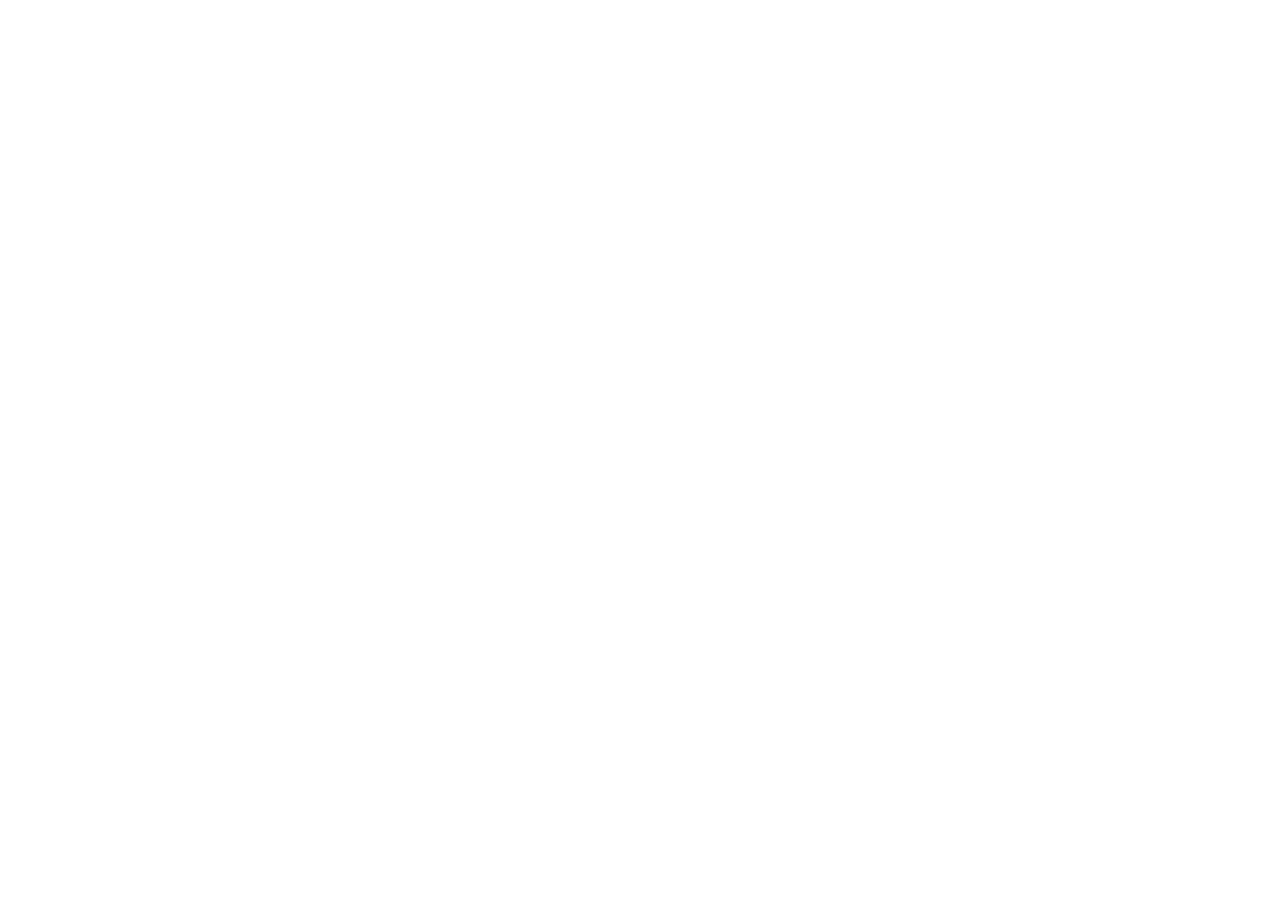
==== description.html @ 7fc0fc48 "Init all files" ====
<!DOCTYPE html>
<html>

<head>
    <meta http-equiv="Content-Type" content="text/html; charset=utf-8">
    <meta name="viewport" content="width=device-width">
    <!--TITLE-->
    <title>Title</title>
    <!--FAV-ICON-->
    <link rel="icon" href="assets/favicon.png" />
    <!--BOOTSTRAP-->
    <link rel="stylesheet" href="https://maxcdn.bootstrapcdn.com/bootstrap/3.4.0/css/bootstrap.min.css">
    <!--FONTS-->
    <link href="Link Google Fonts" rel="stylesheet">
    <!--CSS-->
    <link rel="stylesheet" type="text/css" href="css/basics.css">
    <link rel="stylesheet" type="text/css" href="css/header.css">
    <link rel="stylesheet" type="text/css" href="css/video.css">
    <link rel="stylesheet" type="text/css" href="css/description.css">
    <link rel="stylesheet" type="text/css" href="css/don.css">
    <link rel="stylesheet" type="text/css" href="css/stats.css">
    <link rel="stylesheet" type="text/css" href="css/footer.css">
    <!--META PARAMETERS FACEBOOK-->
    <meta property="og:url" content="LINK_PAGE" />
    <meta property="og:title" content="">
    <meta property="og:description" content="">
    <meta property="og:image" content="IMAGE_TO_SHARE">
    <!--META PARAMETERS TWITTER-->
    <meta name="twitter:title" content="">
    <meta name="twitter:description" content="">
    <meta name="twitter:image" content="IMAGE_TO_SHARE">
    <meta name="twitter:card" content="summary_large_image">
</head>

<body>

</body>

<!--JQUERY-->
<script src="https://ajax.googleapis.com/ajax/libs/jquery/3.4.1/jquery.min.js"></script>
<!--SCRIPTS-PAGE-->
<script src="js/page.js"></script>
<script src="js/header.js"></script>
<script src="js/video.js"></script>
<script src="js/description.js"></script>
<script src="js/don.js"></script>
<script src="js/stats.js"></script>
<script src="js/footer.js"></script>

</html>
---- css/basics.css ----
/******BASICS******/
a {
    text-decoration: none;
}

a:hover {
    text-decoration: none;
}

.no_padding {
    padding: 0;
}

html, body {
    max-width: 100%;
    overflow-x: hidden;
}

body {
    margin: 0px;
}

.uppercase {
    text-transform: uppercase;
}

.normalcase {
    text-transform: initial;
}

.bold {
    font-weight: bold;
}

.semi-bold {
    font-weight: 600;
}

.no-padding {
    padding: 0!important;
}

/******LIST_POLICES******/

/******LIST_COLOURS******/

.noir_pur {
    color: #000000;
}

.noir_pur_bg {
    background-color: #000000;
}

.blanc_pur {
    color: #ffffff;
}

.blanc_pur_bg {
    background-color: #ffffff;
}
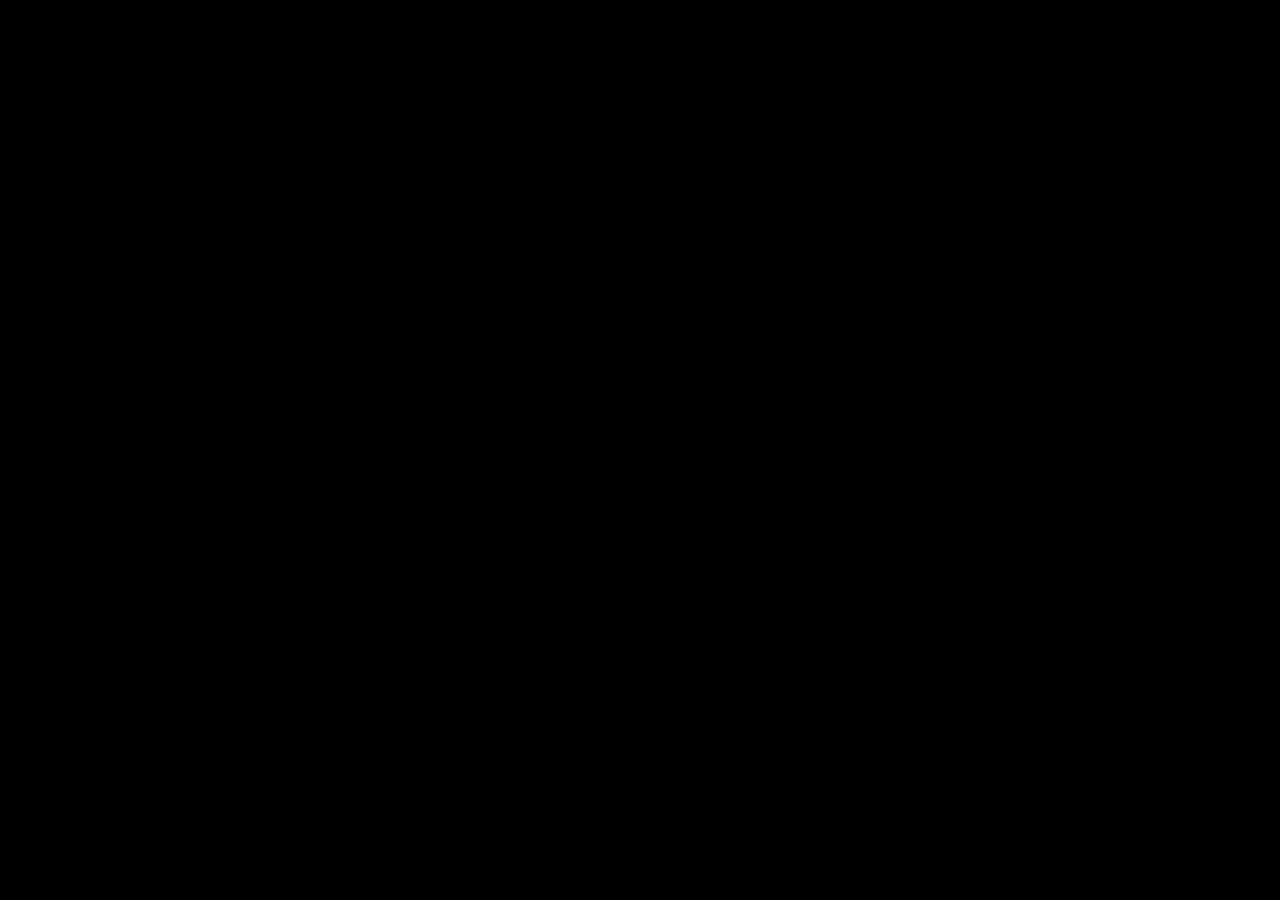
==== commit e4a729e2: "Adding css for basics, start don and description, adding fonts" ====
--- a/description.html
+++ b/description.html
@@ -11,7 +11,7 @@
     <!--BOOTSTRAP-->
     <link rel="stylesheet" href="https://maxcdn.bootstrapcdn.com/bootstrap/3.4.0/css/bootstrap.min.css">
     <!--FONTS-->
-    <link href="Link Google Fonts" rel="stylesheet">
+    <link href="https://fonts.googleapis.com/css?family=Dosis:300,400,500,600,700|Montserrat|Open+Sans:300,400,600,700,800&display=swap" rel="stylesheet">
     <!--CSS-->
     <link rel="stylesheet" type="text/css" href="css/basics.css">
     <link rel="stylesheet" type="text/css" href="css/header.css">
@@ -33,7 +33,28 @@
 </head>
 
 <body>
-
+    <div class="container-fluid">
+        <!--TITLE DESCRIPTION-->
+        <div class="row">
+            <div class="col-xs-12 text-center">
+                <img src="assets/">
+            </div>
+            <div class="col-xs-12 text-center">
+                <span class="uppercase noir_pur bold font-size-38">des histoires<br></span>
+                <span class="uppercase rouge_pur bold font-size-38">d'extrême solidarité<br></span>
+            </div>
+            <div class="col-xs-12 text-center">
+                <img src="assets/">
+            </div>
+        </div>
+    </div>
+    <!--POP-UP DESCRIPTION-->
+    <div class="container-fluid noir_pur_bg" id="DescriptionPopUp">
+        <div class="row">
+            <div class="col-xs-12 col-sm-6 col-sm-push-6"></div>
+            <div class="col-xs-12 col-sm-6 col-sm-pull-6"></div>
+        </div>
+    </div>
 </body>
 
 <!--JQUERY-->
--- a/css/basics.css
+++ b/css/basics.css
@@ -1,9 +1,16 @@
 /******BASICS******/
 a {
+    color: white;
     text-decoration: none;
 }
 
 a:hover {
+    color: white;
+    text-decoration: none;
+}
+
+a:focus {
+    color: white;
     text-decoration: none;
 }
 
@@ -36,11 +43,91 @@
     font-weight: 600;
 }
 
+.medium {
+    font-weight: 500;
+}
+
+.light {
+    font-weight: 300;
+}
+
+.extraBold {
+    font-weight: 900;
+}
+
 .no-padding {
     padding: 0!important;
 }
 
+.vertical-align {
+    display: flex;
+    justify-content: center;
+    align-items: center;
+}
+
+.height-100 {
+    height: 100%;
+}
+
+/******LIST_FONT-SIZE******/
+
+.font-size-12 {
+    font-size: 12px;
+}
+
+.font-size-16 {
+    font-size: 16px;
+}
+
+.font-size-18 {
+    font-size: 18px;
+}
+
+.font-size-20 {
+    font-size: 20px;
+}
+
+.font-size-24 {
+    font-size: 24px;
+}
+
+.font-size-26 {
+    font-size: 26px;
+}
+
+.font-size-30 {
+    font-size: 30px;
+}
+
+.font-size-38 {
+    font-size: 38px;
+}
+
+.font-size-40 {
+    font-size: 40px;
+}
+
+.font-size-48 {
+    font-size: 48px;
+}
+
+.font-size-60 {
+    font-size: 60px;
+}
+
 /******LIST_POLICES******/
+
+.Dosis {
+    font-family: 'Dosis', sans-serif;
+}
+
+.Montserrat {
+    font-family: 'Montserrat', sans-serif;
+}
+
+.OpenSans {
+    font-family: 'Open Sans', sans-serif;
+}
 
 /******LIST_COLOURS******/
 
@@ -52,6 +139,54 @@
     background-color: #000000;
 }
 
+.rouge_pur {
+    color: #EE3124;
+}
+
+.rouge_pur_bg {
+    background-color: #EE3124;
+}
+
+.jaune_pur {
+    color: #FFF95A;
+}
+
+.jaune_pur_bg {
+    background-color: #FFF95A;
+}
+
+.grisLight_pur {
+    color: #EAEAEA;
+}
+
+.grisLight_pur_bg {
+    background-color: #EAEAEA;
+}
+
+.gris_pur {
+    color: #BEBEBE;
+}
+
+.gris_pur_bg {
+    background-color: #BEBEBE;
+}
+
+.grisDark_pur {
+    color: #707070;
+}
+
+.grisDark_pur_bg {
+    background-color: #707070;
+}
+
+.blancDark_pur {
+    color: #F7F7F7;
+}
+
+.blancDark_pur_bg {
+    background-color: #F7F7F7;
+}
+
 .blanc_pur {
     color: #ffffff;
 }
--- a/css/description.css
+++ b/css/description.css
@@ -0,0 +1,7 @@
+#DescriptionPopUp {
+    min-height: 100vh;
+    width: 100vw;
+    position: absolute;
+    left: 0;
+    top: 0;
+}--- a/css/don.css
+++ b/css/don.css
@@ -0,0 +1,76 @@
+.donBox {
+    border: 3px solid #EAEAEA;
+    border-radius: 90px;
+    height: 140px;
+    text-align: center;
+    margin: auto;
+    margin-bottom: 20px;
+    max-width: 900px;
+    transition: all .2s ease-in-out;
+    cursor: pointer;
+}
+
+.donBox:hover {
+    transform: scale(1.05);    
+}
+
+.donButtonDon {
+    height: 40px;
+    text-align: center;
+    border-radius: 90px;
+    line-height: 40px;
+    width: 180px;
+    margin-right: 20px;
+}
+
+.donText {
+    text-align: left;
+}
+
+.donNumberDiv {
+    justify-content: left;
+    padding-left: 50px;
+}
+
+#donLinkDefisc {
+    color: black;
+    text-decoration: underline;
+}
+
+#donLinkDefisc:hover {
+    color: grey;
+    text-decoration: underline;
+}
+
+#donBottonLeft {
+    justify-content: right;
+}
+
+#donBottonRight {
+    justify-content: left;
+}
+
+@media screen and (max-width: 768px) {
+    .donBox {
+        height: auto;
+        padding: 20px;
+        border-radius: 90px
+    }
+    .donText {
+        text-align: center;
+        margin-bottom: 10px;
+    }
+    .donNumberDiv {
+        justify-content: center;
+        padding-left: 0px;
+    }
+    .donButtonDon {
+        margin-right: 0px;
+    }
+    #donBottonLeft, #donBottonRight {
+        justify-content: center;
+    }
+    .hidePhone {
+        display: none;
+    }
+}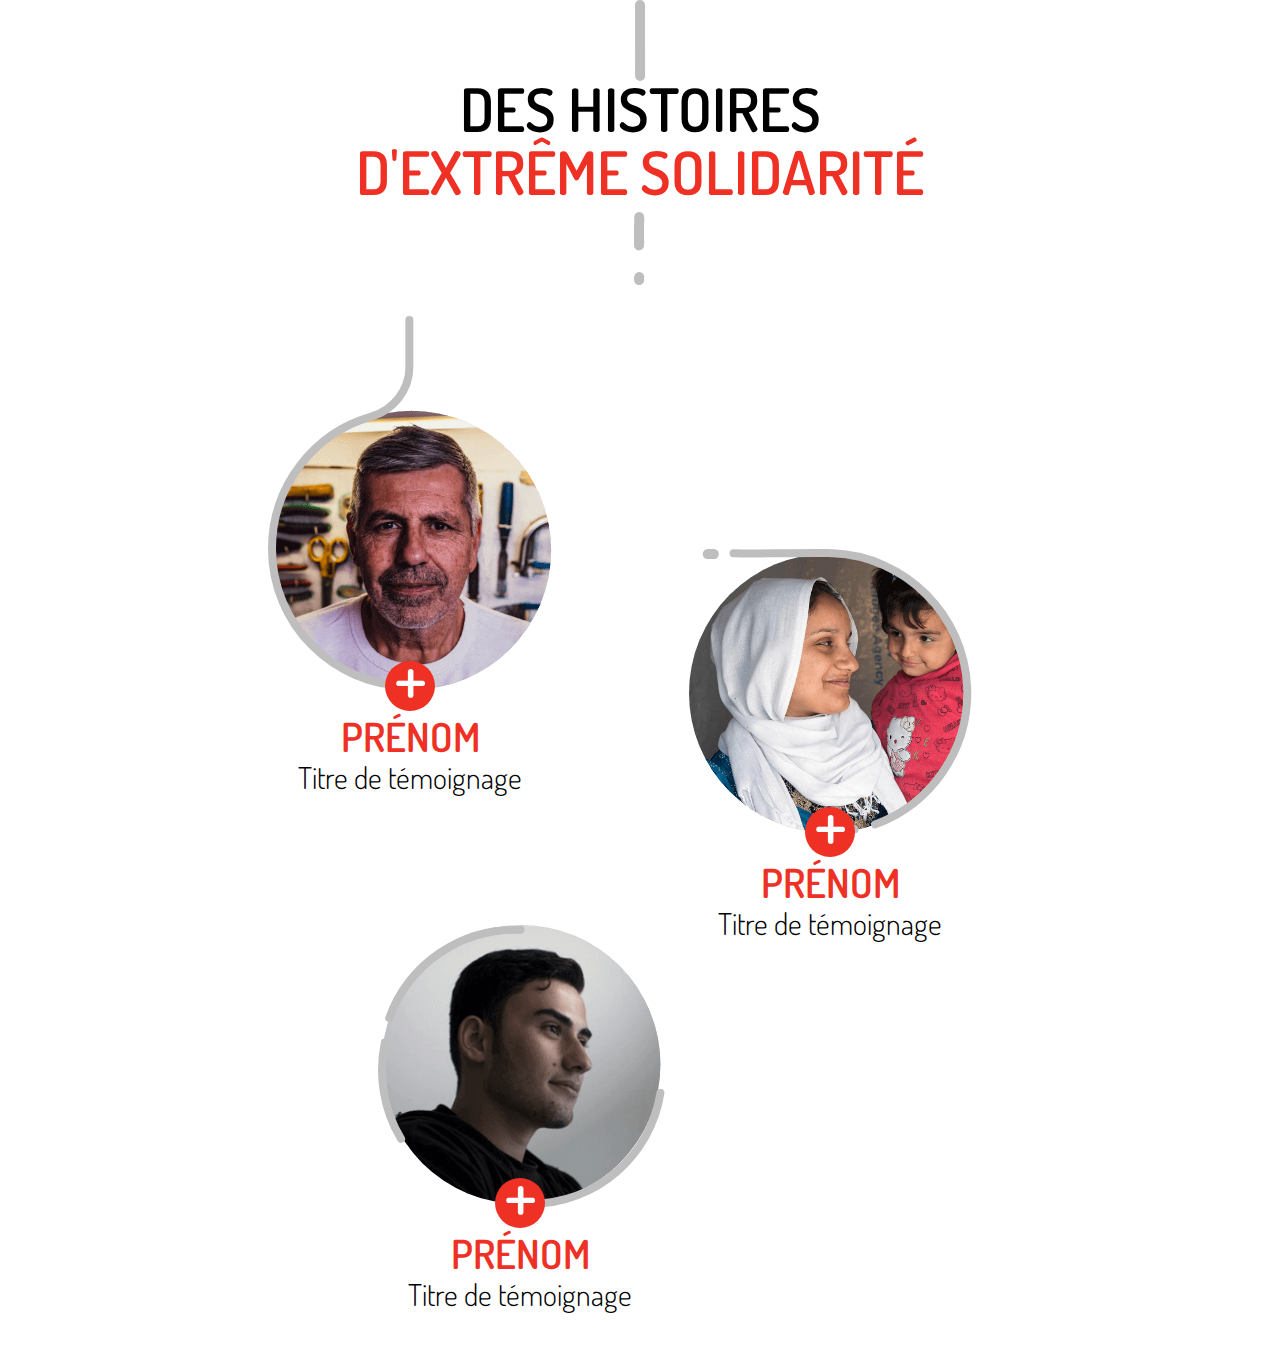
==== commit cdf5cee0: "Push all files for Don Description and Video" ====
--- a/description.html
+++ b/description.html
@@ -11,7 +11,9 @@
     <!--BOOTSTRAP-->
     <link rel="stylesheet" href="https://maxcdn.bootstrapcdn.com/bootstrap/3.4.0/css/bootstrap.min.css">
     <!--FONTS-->
-    <link href="https://fonts.googleapis.com/css?family=Dosis:300,400,500,600,700|Montserrat|Open+Sans:300,400,600,700,800&display=swap" rel="stylesheet">
+    <link
+        href="https://fonts.googleapis.com/css?family=Dosis:300,400,500,600,700|Montserrat|Open+Sans:300,400,600,700,800&display=swap"
+        rel="stylesheet">
     <!--CSS-->
     <link rel="stylesheet" type="text/css" href="css/basics.css">
     <link rel="stylesheet" type="text/css" href="css/header.css">
@@ -37,23 +39,185 @@
         <!--TITLE DESCRIPTION-->
         <div class="row">
             <div class="col-xs-12 text-center">
-                <img src="assets/">
-            </div>
-            <div class="col-xs-12 text-center">
-                <span class="uppercase noir_pur bold font-size-38">des histoires<br></span>
-                <span class="uppercase rouge_pur bold font-size-38">d'extrême solidarité<br></span>
-            </div>
-            <div class="col-xs-12 text-center">
-                <img src="assets/">
+                <img src="assets/middleTitleBGTop.png">
+            </div>
+            <div class="col-xs-12 text-center Dosis semi-bold" style="line-height: 45px; padding-top: 5px;">
+                <span class="uppercase noir_pur font-size-60">des histoires<br></span>
+                <span class="uppercase rouge_pur font-size-60">d'extrême solidarité<br></span>
+            </div>
+            <div class="col-xs-12 text-center" style="margin-bottom: 30px;">
+                <img src="assets/middleTitleBGBottom.png">
+            </div>
+        </div>
+        <!--PICTURES HOME PAGE DESCRIPTION-->
+        <!--TEMOIN 1-->
+        <div id="temoin1" class="temoins text-center" style="line-height: 30px;">
+            <img src="assets/description1.png">
+            <div class="textTemoinsDiv">
+                <div id="displayPopUptemoin1" class="redCircleDescription rouge_pur_bg vertical-align blanc_pur Dosis medium font-size-76">+
+                </div>
+                <span class="rouge_pur uppercase semi-bold Dosis font-size-40">Prénom</span><br>
+                <span class="noir_pur light Dosis font-size-30">Titre de témoignage</span>
+            </div>
+        </div>
+        <!--TEMOIN 2-->
+        <div id="temoin2" class="temoins text-center" style="line-height: 30px;">
+            <img src="assets/description2.png">
+            <div class="textTemoinsDiv">
+                <div id="displayPopUptemoin2" class="redCircleDescription rouge_pur_bg vertical-align blanc_pur Dosis medium font-size-76">+
+                </div>
+                <span class="rouge_pur uppercase semi-bold Dosis font-size-40">Prénom</span><br>
+                <span class="noir_pur light Dosis font-size-30">Titre de témoignage</span>
+            </div>
+        </div>
+        <!--TEMOIN 3-->
+        <div id="temoin3" class="temoins text-center" style="line-height: 30px; margin-bottom: -330px;">
+            <img src="assets/description3.png">
+            <div class="textTemoinsDiv">
+                <div id="displayPopUptemoin3" class="redCircleDescription rouge_pur_bg vertical-align blanc_pur Dosis medium font-size-76">+
+                </div>
+                <span class="rouge_pur uppercase semi-bold Dosis font-size-40">Prénom</span><br>
+                <span class="noir_pur light Dosis font-size-30">Titre de témoignage</span>
             </div>
         </div>
     </div>
     <!--POP-UP DESCRIPTION-->
     <div class="container-fluid noir_pur_bg" id="DescriptionPopUp">
-        <div class="row">
-            <div class="col-xs-12 col-sm-6 col-sm-push-6"></div>
-            <div class="col-xs-12 col-sm-6 col-sm-pull-6"></div>
-        </div>
+        <!--TEMOIN 1 POP UP-->
+        <div id="temoin1PopUpDescription" style="position: absolute; width: 100%; left: -100%;">
+            <div class="col-xs-12 col-sm-6 col-sm-push-6 horCenterMobile text-left" style="position: relative;">
+                <div class="temoinsPopUp horCenterMobile text-center">
+                    <img src="assets/description1.png">
+                    <div class="textTemoinsDiv">
+                        <div
+                            class="redCircleDescription rouge_pur_bg vertical-align blanc_pur Dosis medium font-size-76">
+                            +
+                        </div>
+                        <span class="rouge_pur uppercase semi-bold Dosis font-size-40">Prénom</span><br>
+                        <span class="blanc_pur light Dosis font-size-30">Titre de témoignage</span>
+                    </div>
+                </div>
+            </div>
+            <!--TEXT TEMOIN 1 POP UP-->
+            <div class="col-xs-12 col-sm-6 col-sm-pull-6 text-let Dosis font-size-20 blanc_pur vertical-align height-100 horCenterMobile"
+                style="justify-content: right;">
+                <img src="assets/decorationLeftPopUpDescription.png"
+                    style="position: relative; right: 10px; bottom: 150px;">
+                <div id="textPopUpDescription">
+                    <span class="blanc_pur font-size-40 Dosis semi-bold uppercase" style="line-height: 45px;">
+                        lorem ipsum<br>
+                        <span class="rouge_pur">
+                            Tous dolor sit amet
+                        </span>
+                    </span><br>
+                    <span style="line-break: 24px;">Lorem ipsum dolor sit amet
+                        Sed ut perspiciatis unde omnis iste natus error sit voluptatem accusantium doloremque
+                        laudantium,
+                        totam rem aperiam, eaque ipsa quae ab illo inventore veritatis et quasi architecto beatae
+                        vitae
+                        dicta sunt explicabo.<br><br>
+                        Nemo enim ipsam voluptatem quia voluptas sit aspernatur aut odit aut fugit, sed quia
+                        consequuntur
+                        magni dolores eos qui ratione voluptatem sequi nesciunt. Neque porro quisquam est, qui
+                        dolorem
+                        ipsum
+                        quia dolor sit amet, consectetur, adipisci velit, sed quia non numquam eius modi tempora
+                        incidunt ut
+                        labore et dolore magnam aliquam quaerat voluptatem.
+                    </span>
+                </div>
+            </div>
+        </div>
+        <!--TEMOIN 2 POP UP-->
+        <div id="temoin2PopUpDescription" style="position: absolute; width: 100%; left: 0%;">
+            <div class="col-xs-12 col-sm-6 col-sm-push-6 horCenterMobile text-left" style="position: relative;">
+                <div class="temoinsPopUp horCenterMobile text-center">
+                    <img src="assets/description2.png">
+                    <div class="textTemoinsDiv">
+                        <div
+                            class="redCircleDescription rouge_pur_bg vertical-align blanc_pur Dosis medium font-size-76">
+                            +
+                        </div>
+                        <span class="rouge_pur uppercase semi-bold Dosis font-size-40">Prénom</span><br>
+                        <span class="blanc_pur light Dosis font-size-30">Titre de témoignage</span>
+                    </div>
+                </div>
+            </div>
+            <!--TEXT TEMOIN 2 POP UP-->
+            <div class="col-xs-12 col-sm-6 col-sm-pull-6 text-let Dosis font-size-20 blanc_pur vertical-align height-100 horCenterMobile"
+                style="justify-content: right;">
+                <img src="assets/decorationLeftPopUpDescription.png"
+                    style="position: relative; right: 10px; bottom: 150px;">
+                <div id="textPopUpDescription">
+                    <span class="blanc_pur font-size-40 Dosis semi-bold uppercase" style="line-height: 45px;">
+                        lorem ipsum<br>
+                        <span class="rouge_pur">
+                            Tous dolor sit amet
+                        </span>
+                    </span><br>
+                    <span style="line-break: 24px;">Lorem ipsum dolor sit amet
+                        Sed ut perspiciatis unde omnis iste natus error sit voluptatem accusantium doloremque
+                        laudantium,
+                        totam rem aperiam, eaque ipsa quae ab illo inventore veritatis et quasi architecto beatae
+                        vitae
+                        dicta sunt explicabo.<br><br>
+                        Nemo enim ipsam voluptatem quia voluptas sit aspernatur aut odit aut fugit, sed quia
+                        consequuntur
+                        magni dolores eos qui ratione voluptatem sequi nesciunt. Neque porro quisquam est, qui
+                        dolorem
+                        ipsum
+                        quia dolor sit amet, consectetur, adipisci velit, sed quia non numquam eius modi tempora
+                        incidunt ut
+                        labore et dolore magnam aliquam quaerat voluptatem.
+                    </span>
+                </div>
+            </div>
+        </div>
+        <!--TEMOIN 3 POP UP-->
+        <div id="temoin3PopUpDescription" style="position: relative; width: 100%; left: 100%;">
+            <div class="col-xs-12 col-sm-6 col-sm-push-6 horCenterMobile text-left" style="position: relative;">
+                <div class="temoinsPopUp horCenterMobile text-center">
+                    <img src="assets/description3.png">
+                    <div class="textTemoinsDiv">
+                        <div class="redCircleDescription rouge_pur_bg vertical-align blanc_pur Dosis medium font-size-76">+</div>
+                        <span class="rouge_pur uppercase semi-bold Dosis font-size-40">Prénom</span><br>
+                        <span class="blanc_pur light Dosis font-size-30">Titre de témoignage</span>
+                    </div>
+                </div>
+            </div>
+            <!--TEXT TEMOIN 3 POP UP-->
+            <div class="col-xs-12 col-sm-6 col-sm-pull-6 text-let Dosis font-size-20 blanc_pur vertical-align height-100 horCenterMobile"
+                style="justify-content: right;">
+                <img src="assets/decorationLeftPopUpDescription.png"
+                    style="position: relative; right: 10px; bottom: 150px;">
+                <div id="textPopUpDescription">
+                    <span class="blanc_pur font-size-40 Dosis semi-bold uppercase" style="line-height: 45px;">
+                        lorem ipsum<br>
+                        <span class="rouge_pur">
+                            Tous dolor sit amet
+                        </span>
+                    </span><br>
+                    <span style="line-break: 24px;">Lorem ipsum dolor sit amet
+                        Sed ut perspiciatis unde omnis iste natus error sit voluptatem accusantium doloremque
+                        laudantium,
+                        totam rem aperiam, eaque ipsa quae ab illo inventore veritatis et quasi architecto beatae
+                        vitae
+                        dicta sunt explicabo.<br><br>
+                        Nemo enim ipsam voluptatem quia voluptas sit aspernatur aut odit aut fugit, sed quia
+                        consequuntur
+                        magni dolores eos qui ratione voluptatem sequi nesciunt. Neque porro quisquam est, qui
+                        dolorem
+                        ipsum
+                        quia dolor sit amet, consectetur, adipisci velit, sed quia non numquam eius modi tempora
+                        incidunt ut
+                        labore et dolore magnam aliquam quaerat voluptatem.
+                    </span>
+                </div>
+            </div>
+        </div>
+        <!--FLECHES SWITCH POP UP-->
+        <img id="arrowLeftPopUpDescription" class="arrowPopUpDescription" src="assets/arrowPopUpDescription.png">
+        <img id="arrowRightPopUpDescription" class="arrowPopUpDescription" src="assets/arrowPopUpDescription.png">
     </div>
 </body>
 
--- a/css/basics.css
+++ b/css/basics.css
@@ -20,7 +20,6 @@
 
 html, body {
     max-width: 100%;
-    overflow-x: hidden;
 }
 
 body {
@@ -75,6 +74,10 @@
     font-size: 12px;
 }
 
+.font-size-15 {
+    font-size: 15px;
+}
+
 .font-size-16 {
     font-size: 16px;
 }
@@ -113,6 +116,14 @@
 
 .font-size-60 {
     font-size: 60px;
+}
+
+.font-size-70 {
+    font-size: 70px;
+}
+
+.font-size-76 {
+    font-size: 76px;
 }
 
 /******LIST_POLICES******/
--- a/css/video.css
+++ b/css/video.css
@@ -0,0 +1,14 @@
+#play_button_video {
+    transition: all .2s ease-in-out;    
+}
+
+#play_button_video:hover {
+    transform: scale(1.1);  
+}
+
+@media screen and (max-width: 768px) {
+    #play_button_video {
+        height: 60px!important;
+        width: 60px!important; 
+    }
+}--- a/css/description.css
+++ b/css/description.css
@@ -1,7 +1,125 @@
 #DescriptionPopUp {
     min-height: 100vh;
-    width: 100vw;
-    position: absolute;
+    height: 100vh;
+    min-width: 100vw;
+    position: fixed;
     left: 0;
     top: 0;
+    overflow: hidden;
+    overflow-y: scroll;
+    opacity: 0;
+    display: none;
+}
+
+.temoins {
+    position: relative;
+    width: 284px;
+    margin: auto;
+}
+
+.temoinsPopUp {
+    position: relative;
+    width: 284px;
+    overflow: hidden;
+    overflow-y: scroll;
+    height: 100%;
+    padding-top: 20vh;
+}
+
+#textPopUpDescription {
+    width: 284px;
+    overflow: hidden;
+    overflow-y: scroll;
+    height: 100%;
+    padding-top: 10vh;
+}
+
+#temoin1 {
+    right: 230px;
+}
+
+#temoin2 {
+    top: -280px;
+    left: 190px;
+}
+
+#temoin3 {
+    top: -330px;
+    right: 120px;
+}
+
+.redCircleDescription {
+    width: 50px;
+    height: 50px;
+    border-radius: 90px;
+    margin: auto;
+    cursor: pointer;
+    margin-bottom: 10px;
+    line-height: 124px;
+    padding-bottom: 23px;
+}
+
+.textTemoinsDiv {
+    position: relative;
+    bottom: 30px;
+}
+
+.arrowPopUpDescription {
+    position: absolute;
+    top: 45vh;
+    transform: rotate(180deg);
+    cursor: pointer;
+    width: 28px;
+    transition: all 0.2s ease-in-out;
+}
+
+#arrowLeftPopUpDescription {
+    left: 30px;
+}
+
+#arrowRightPopUpDescription {
+    transform: rotate(0deg);
+    right: 30px;
+}
+
+#arrowLeftPopUpDescription:hover {
+    transform: rotate(180deg) scale(1.15);
+}
+
+#arrowRightPopUpDescription:hover {
+    transform: rotate(0deg) scale(1.15);
+}
+
+@media screen and (max-width: 768px) {
+    #temoin1 {
+        right: 0px;
+    }
+    
+    .arrowPopUpDescription {
+        top: 450px;
+        width: 20px;
+    }
+
+    .temoinsPopUp {
+        padding-top: 100px;
+    }
+
+    #textPopUpDescription {
+        padding-top: 0px;
+    }
+
+    #temoin2 {
+        top: 0px;
+        left: 0px;
+    }
+    
+    #temoin3 {
+        top: 0px;
+        right: 0px;
+    }
+
+    .horCenterMobile {
+        justify-content: center!important;
+        margin: auto;
+    }
 }--- a/css/don.css
+++ b/css/don.css
@@ -1,7 +1,7 @@
 .donBox {
     border: 3px solid #EAEAEA;
     border-radius: 90px;
-    height: 140px;
+    height: 160px;
     text-align: center;
     margin: auto;
     margin-bottom: 20px;
@@ -50,15 +50,19 @@
     justify-content: left;
 }
 
+.containerDon {
+    margin-top: 60px;
+}
+
 @media screen and (max-width: 768px) {
     .donBox {
         height: auto;
-        padding: 20px;
-        border-radius: 90px
+        padding: 40px;
+        border-radius: 90px;
     }
     .donText {
-        text-align: center;
-        margin-bottom: 10px;
+        margin-bottom: 20px;
+        margin-left: 0px!important;
     }
     .donNumberDiv {
         justify-content: center;
@@ -73,4 +77,28 @@
     .hidePhone {
         display: none;
     }
-}+    .font-size-40-mobile {
+        font-size: 40px;
+        line-height: 30px;
+    }
+    .font-size-20-mobile {
+        font-size: 22.5px;
+        line-height: 25px!important;
+    }
+    #asteriskbottonDonMobile {
+        height: 150px;
+        position: relative;
+        bottom: 20px;
+        margin-top: 20px;
+    }
+    .containerDon {
+        margin-top: 350px;
+    }
+}
+
+@media screen and (max-width: 468px) {
+    #logoConfianceDon {
+        left: 100px!important;
+        bottom: 220px!important;
+    }
+}
--- a/css/footer.css
+++ b/css/footer.css
@@ -0,0 +1,60 @@
+.stats-img {
+    position: absolute;
+    bottom: 0 !important;
+    left: 50%;
+}
+
+.RS-links {
+    align-items: center;
+    text-align: center;
+}
+
+@media (min-width: 768px) {
+    #lienContact {
+        width: 140px;
+    }
+
+    #lienSiteInsti {
+        width: 230px;
+    }
+}
+
+@media (max-width: 1200px) {
+    #img2019 {
+        width: 90vw;
+    }
+    .text-RS {
+        text-align: center !important;
+    }
+
+
+}
+
+@media (max-width: 767px) {
+    .stats-img {
+        position: relative;
+        bottom: initial;
+        left: initial;
+        margin-left: initial !important;
+        margin-top: 40px;
+        margin-bottom: 40px;
+    }
+
+    #2019 {
+        width: 90%
+    }
+
+    #logoFooter {
+        align-items: center;
+        text-align: center;
+    }
+
+    #lienContact {
+        margin-top: 30px;
+    }
+
+    .linksFooter {
+        height: 50px !important;
+        text-align: center;
+    }
+}
